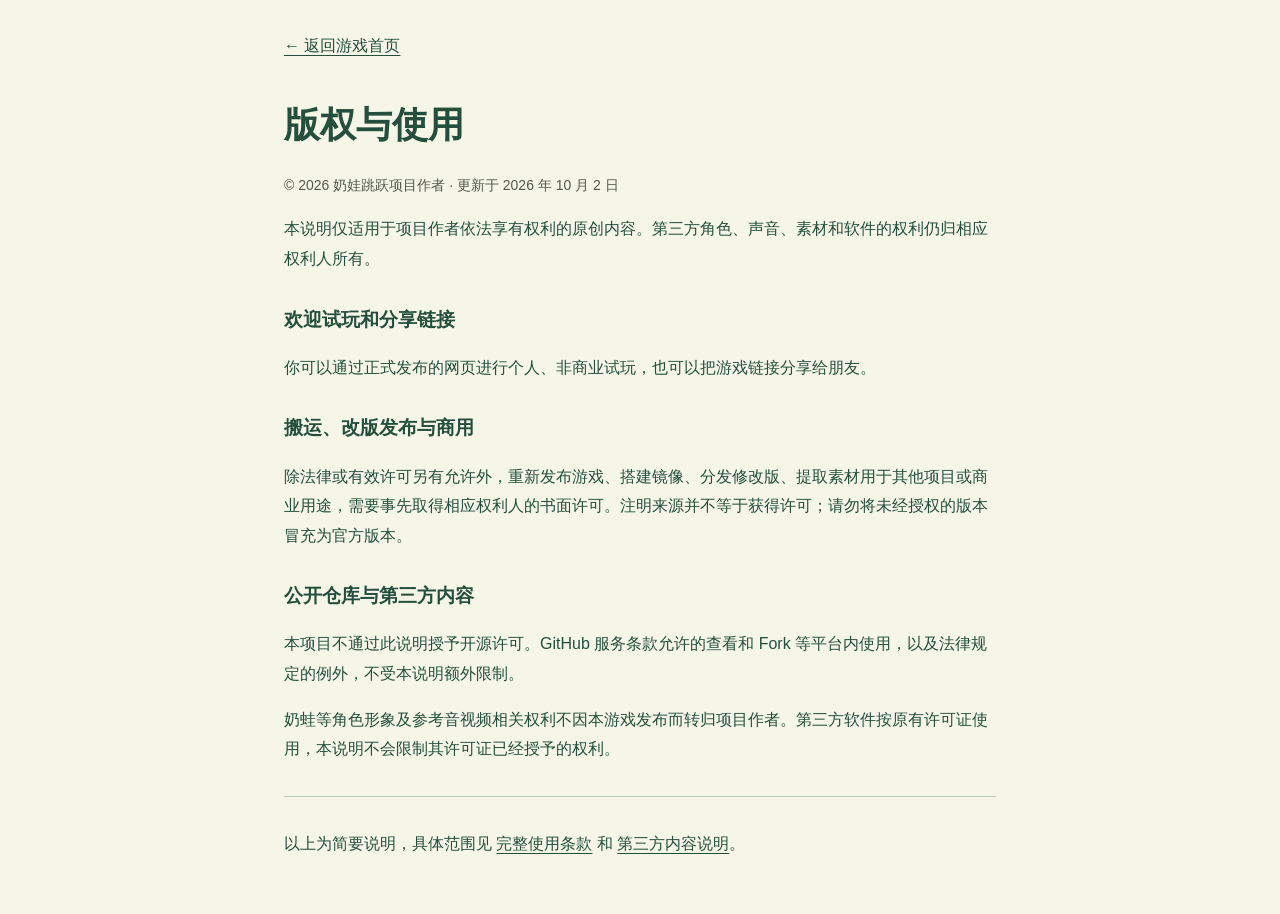
==== copyright.html @ 984c2556 "Fix homepage character loading and hide developer entry during startup" ====
<!doctype html>
<html lang="zh-CN">
<head>
  <meta charset="utf-8">
  <meta name="viewport" content="width=device-width,initial-scale=1,viewport-fit=cover">
  <meta name="theme-color" content="#f5f6e8">
  <title>版权与使用 · 奶娃跳跃</title>
  <style>
    :root { color-scheme: light; }
    * { box-sizing: border-box; }
    body { margin: 0; background: #f5f6e8; color: #254f3c; font: 16px/1.85 "Microsoft YaHei", "PingFang SC", sans-serif; }
    main { max-width: 760px; margin: auto; padding: max(24px, env(safe-area-inset-top)) 24px max(40px, env(safe-area-inset-bottom)); }
    h1 { margin: 24px 0 8px; font-size: clamp(26px, 5vw, 36px); }
    h2 { margin-top: 28px; font-size: 19px; }
    a { color: #254f3c; text-underline-offset: 4px; overflow-wrap: anywhere; }
    a:focus-visible { outline: 2px solid #326447; outline-offset: 5px; }
    .back { display: inline-flex; align-items: center; min-height: 44px; }
    .meta { font-size: 14px; color: #52584d; }
    footer { margin-top: 32px; padding-top: 16px; border-top: 1px solid #bdc9b9; }
  </style>
</head>
<body>
  <main>
    <a class="back" href="./index.html">← 返回游戏首页</a>
    <h1>版权与使用</h1>
    <p class="meta">© 2026 奶娃跳跃项目作者 · 更新于 2026 年 10 月 2 日</p>
    <p>本说明仅适用于项目作者依法享有权利的原创内容。第三方角色、声音、素材和软件的权利仍归相应权利人所有。</p>
    <h2>欢迎试玩和分享链接</h2>
    <p>你可以通过正式发布的网页进行个人、非商业试玩，也可以把游戏链接分享给朋友。</p>
    <h2>搬运、改版发布与商用</h2>
    <p>除法律或有效许可另有允许外，重新发布游戏、搭建镜像、分发修改版、提取素材用于其他项目或商业用途，需要事先取得相应权利人的书面许可。注明来源并不等于获得许可；请勿将未经授权的版本冒充为官方版本。</p>
    <h2>公开仓库与第三方内容</h2>
    <p>本项目不通过此说明授予开源许可。GitHub 服务条款允许的查看和 Fork 等平台内使用，以及法律规定的例外，不受本说明额外限制。</p>
    <p>奶蛙等角色形象及参考音视频相关权利不因本游戏发布而转归项目作者。第三方软件按原有许可证使用，本说明不会限制其许可证已经授予的权利。</p>
    <footer>
      <p>以上为简要说明，具体范围见 <a href="./LICENSE.txt">完整使用条款</a> 和 <a href="./THIRD_PARTY_NOTICES.txt">第三方内容说明</a>。</p>
    </footer>
  </main>
</body>
</html>
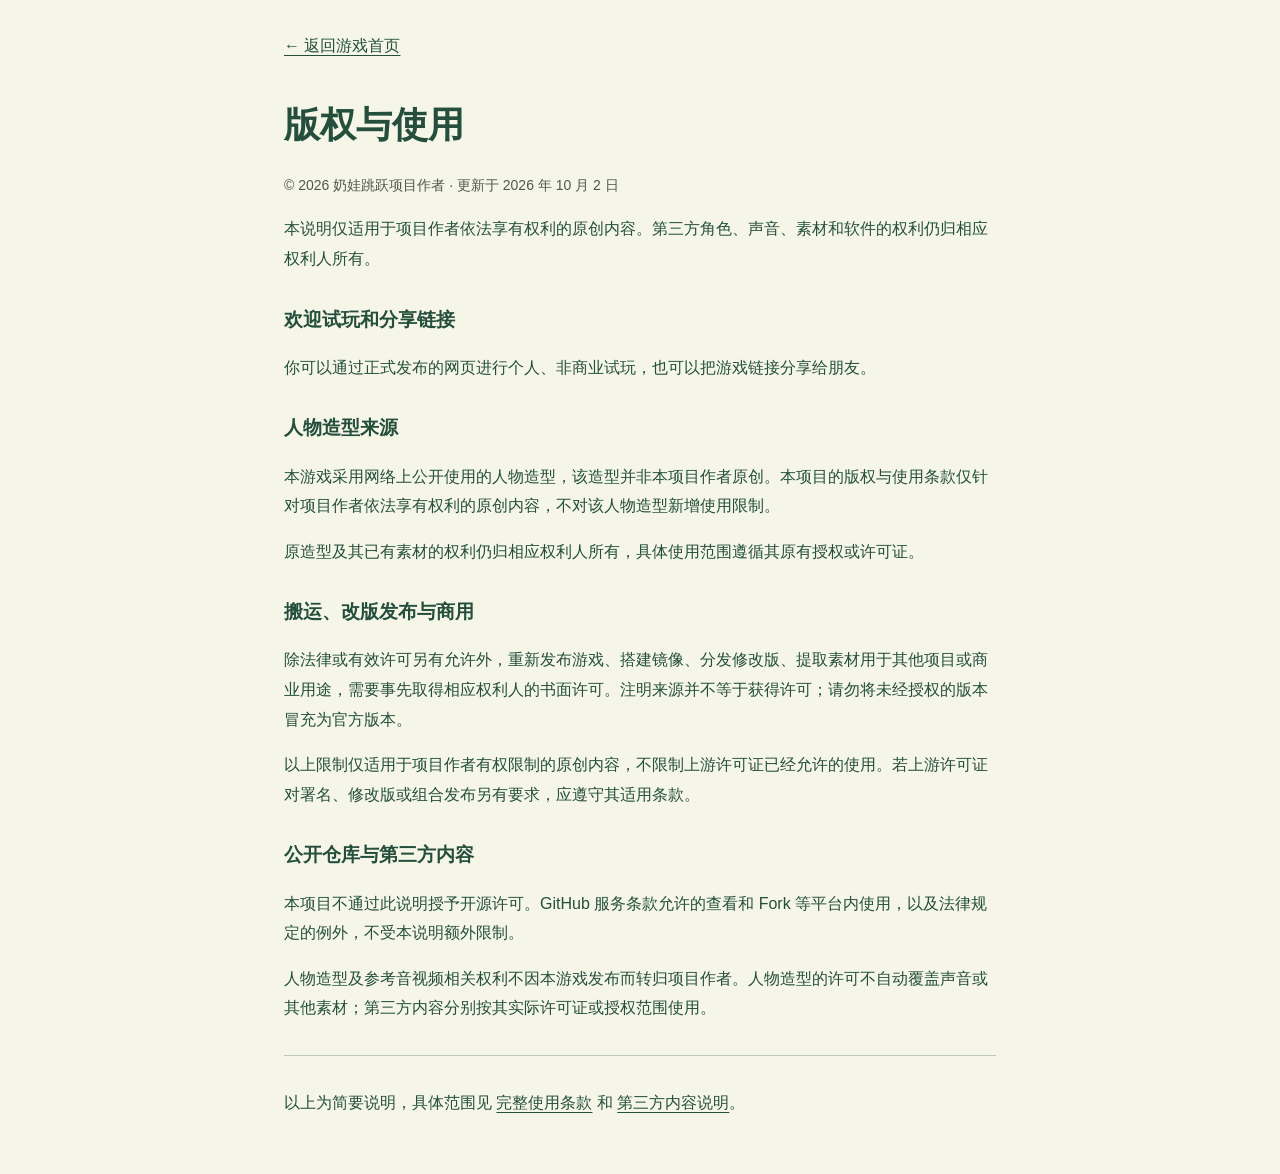
==== commit 2ee0ccd0: "Publish organization site with current assets and usage notices" ====
--- a/copyright.html
+++ b/copyright.html
@@ -27,11 +27,15 @@
     <p>本说明仅适用于项目作者依法享有权利的原创内容。第三方角色、声音、素材和软件的权利仍归相应权利人所有。</p>
     <h2>欢迎试玩和分享链接</h2>
     <p>你可以通过正式发布的网页进行个人、非商业试玩，也可以把游戏链接分享给朋友。</p>
+    <h2>人物造型来源</h2>
+    <p>本游戏采用网络上公开使用的人物造型，该造型并非本项目作者原创。本项目的版权与使用条款仅针对项目作者依法享有权利的原创内容，不对该人物造型新增使用限制。</p>
+    <p>原造型及其已有素材的权利仍归相应权利人所有，具体使用范围遵循其原有授权或许可证。</p>
     <h2>搬运、改版发布与商用</h2>
     <p>除法律或有效许可另有允许外，重新发布游戏、搭建镜像、分发修改版、提取素材用于其他项目或商业用途，需要事先取得相应权利人的书面许可。注明来源并不等于获得许可；请勿将未经授权的版本冒充为官方版本。</p>
+    <p>以上限制仅适用于项目作者有权限制的原创内容，不限制上游许可证已经允许的使用。若上游许可证对署名、修改版或组合发布另有要求，应遵守其适用条款。</p>
     <h2>公开仓库与第三方内容</h2>
     <p>本项目不通过此说明授予开源许可。GitHub 服务条款允许的查看和 Fork 等平台内使用，以及法律规定的例外，不受本说明额外限制。</p>
-    <p>奶蛙等角色形象及参考音视频相关权利不因本游戏发布而转归项目作者。第三方软件按原有许可证使用，本说明不会限制其许可证已经授予的权利。</p>
+    <p>人物造型及参考音视频相关权利不因本游戏发布而转归项目作者。人物造型的许可不自动覆盖声音或其他素材；第三方内容分别按其实际许可证或授权范围使用。</p>
     <footer>
       <p>以上为简要说明，具体范围见 <a href="./LICENSE.txt">完整使用条款</a> 和 <a href="./THIRD_PARTY_NOTICES.txt">第三方内容说明</a>。</p>
     </footer>
